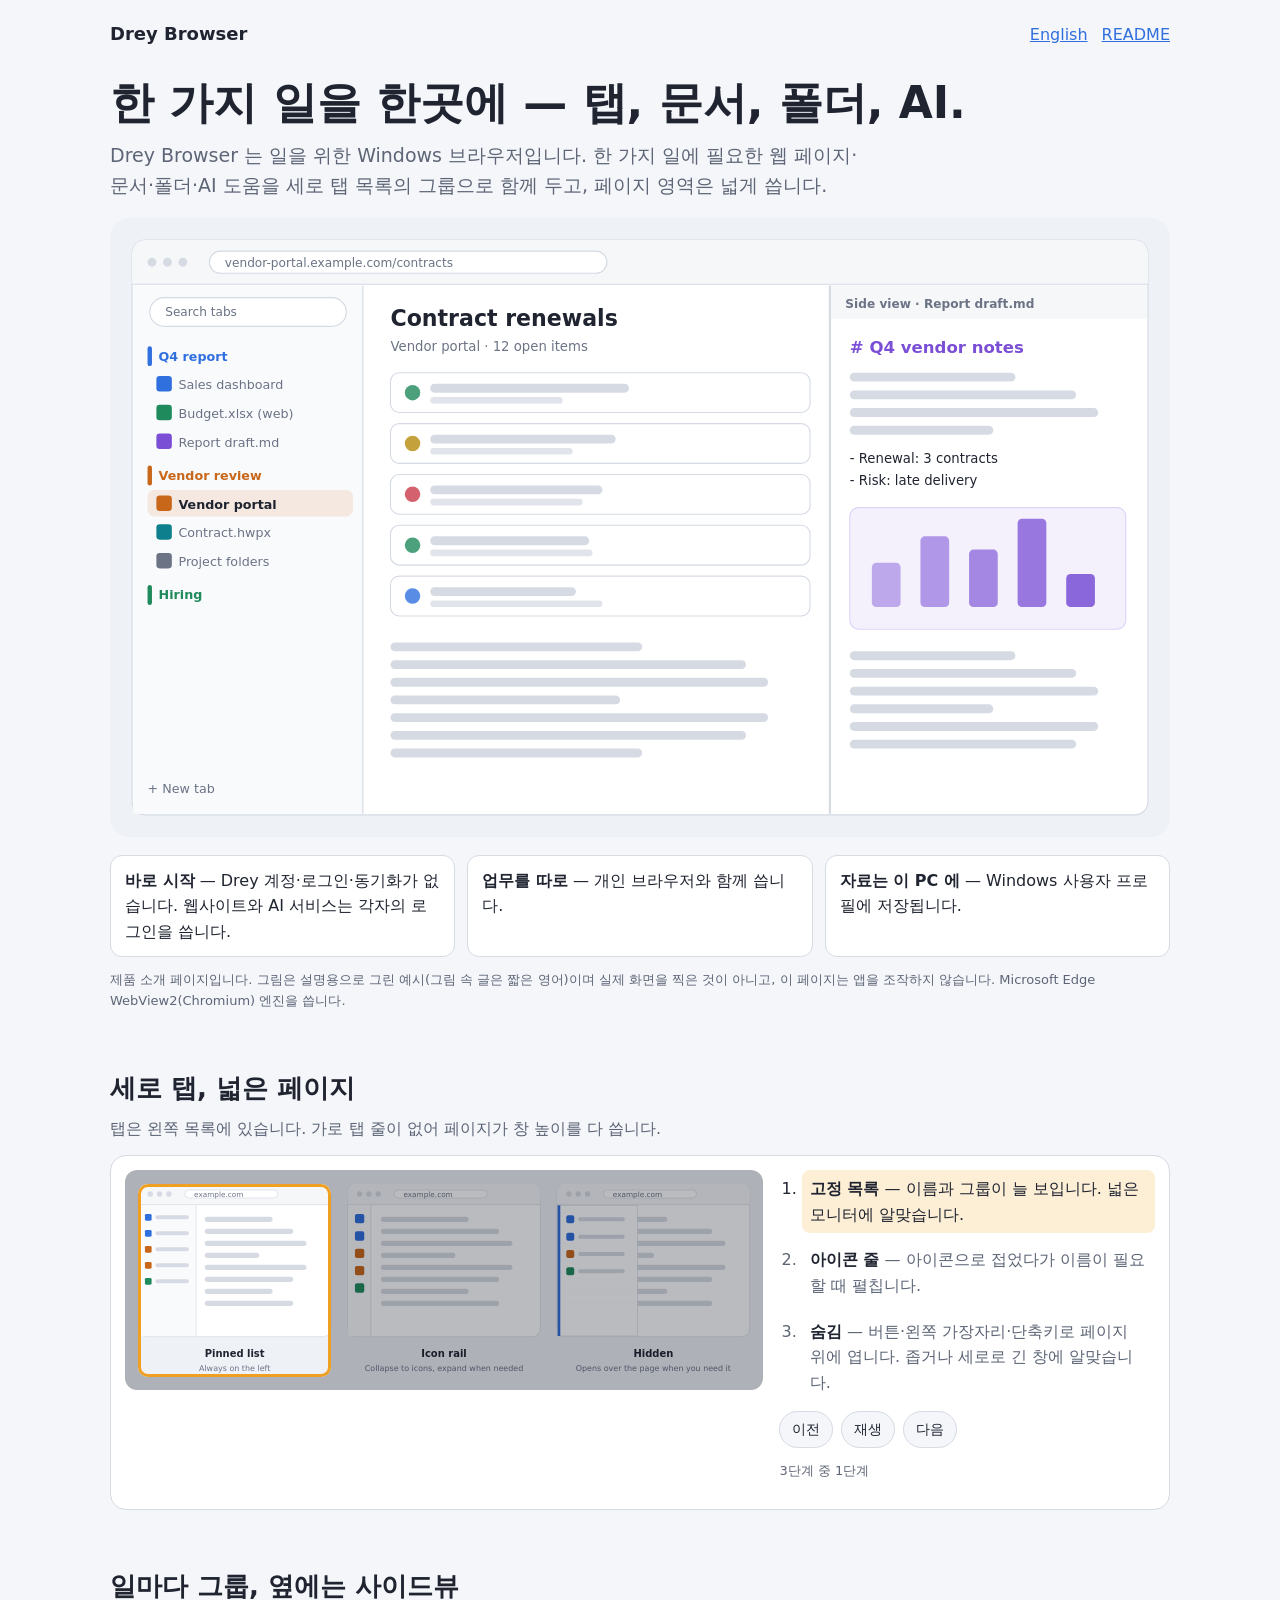
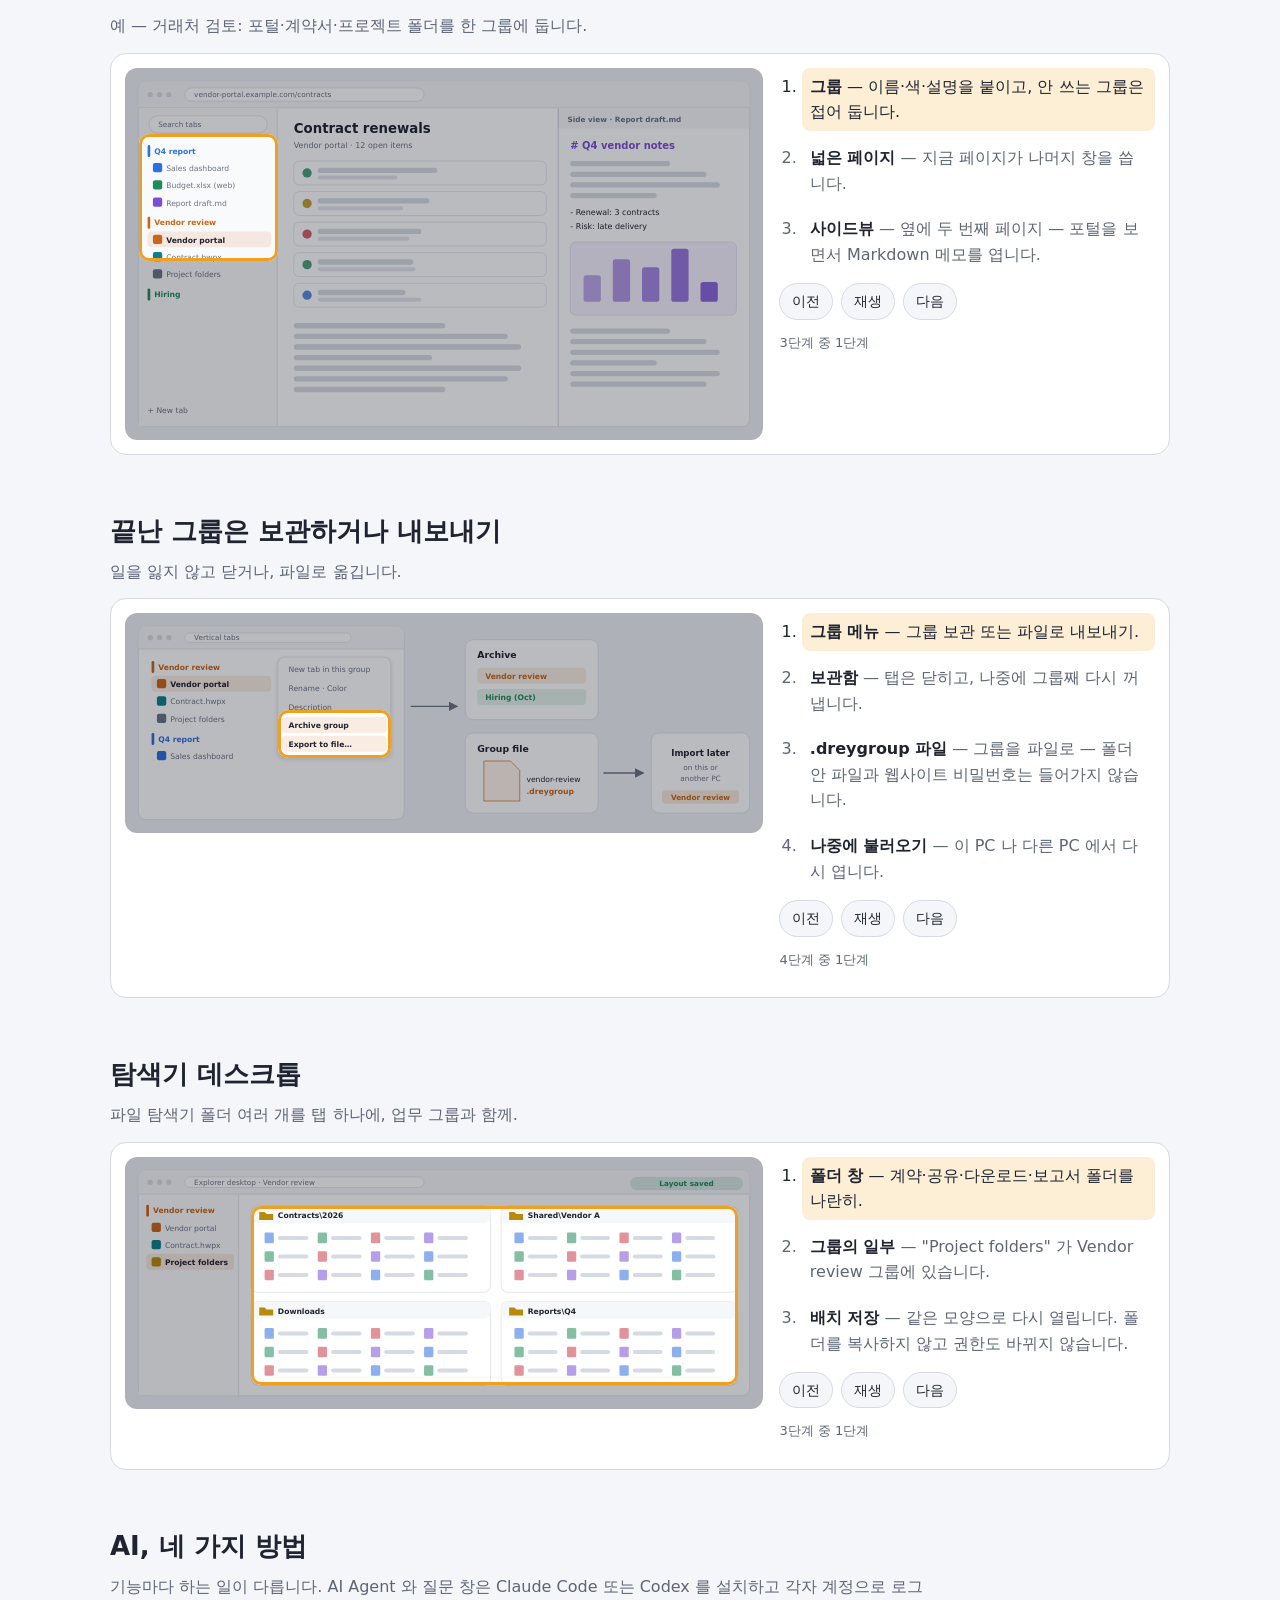
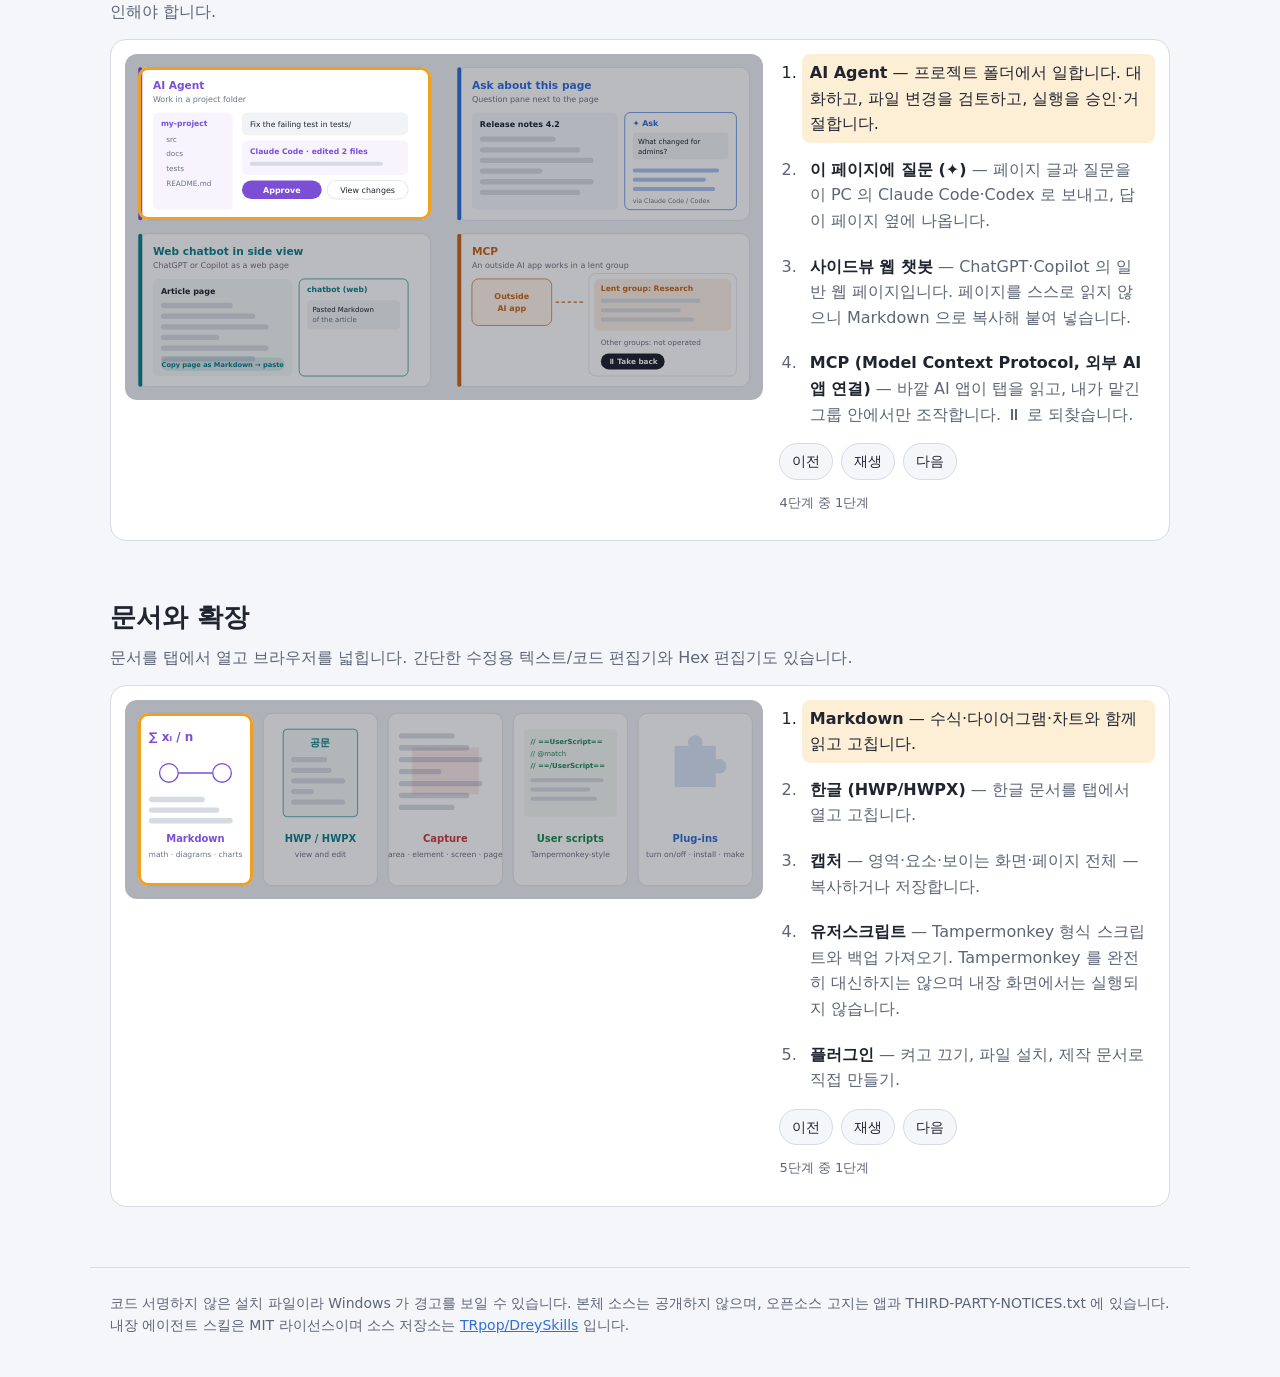
==== site/ko.html @ 15adc0f9 "Introduce Drey Browser 1.0.0 with bilingual guides, illustrations, terms and notices" ====
<!doctype html>
<html lang="ko" class="nojs">
<head>
<meta charset="utf-8">
<meta name="viewport" content="width=device-width, initial-scale=1">
<meta http-equiv="Content-Security-Policy" content="default-src 'none'; img-src 'self'; style-src 'self'; script-src 'self'">
<title>Drey Browser — 일을 위한 브라우저</title>
<link rel="stylesheet" href="site.css">
</head>
<body>
<a class="skip" href="#main">본문으로 건너뛰기</a>
<header class="top"><span class="brand">Drey Browser</span><nav><a href="index.html" lang="en">English</a><a href="../README.ko.md">README</a></nav></header>
<main id="main">
<section class="hero">
<h1>한 가지 일을 한곳에 — 탭, 문서, 폴더, AI.</h1>
<p class="lead">Drey Browser 는 일을 위한 Windows 브라우저입니다. 한 가지 일에 필요한 웹 페이지·문서·폴더·AI 도움을 세로 탭 목록의 그룹으로 함께 두고, 페이지 영역은 넓게 씁니다.</p>
<img src="../assets/hero.svg" width="960" height="560" alt="Drey Browser 창: 그룹으로 나뉜 세로 탭, 넓은 페이지, 사이드뷰의 메모" class="hero-img">
<ul class="points"><li><b>바로 시작</b> — Drey 계정·로그인·동기화가 없습니다. 웹사이트와 AI 서비스는 각자의 로그인을 씁니다.</li><li><b>업무를 따로</b> — 개인 브라우저와 함께 씁니다.</li><li><b>자료는 이 PC 에</b> — Windows 사용자 프로필에 저장됩니다.</li></ul>
<p class="note">제품 소개 페이지입니다. 그림은 설명용으로 그린 예시(그림 속 글은 짧은 영어)이며 실제 화면을 찍은 것이 아니고, 이 페이지는 앱을 조작하지 않습니다. Microsoft Edge WebView2(Chromium) 엔진을 씁니다.</p>
</section>
<section class="scene" id="tabs" aria-labelledby="tabs-h"><h2 id="tabs-h">세로 탭, 넓은 페이지</h2><p>탭은 왼쪽 목록에 있습니다. 가로 탭 줄이 없어 페이지가 창 높이를 다 씁니다.</p>
<div class="tour"><div class="stage"><img src="../assets/tab-layouts.svg" width="960" height="330" alt="세로 탭, 넓은 페이지"><div class="box" hidden></div></div><div>
<ol class="steps"><li data-box="2.1,6.1,30.2,87.9"><b>고정 목록</b> — 이름과 그룹이 늘 보입니다. 넓은 모니터에 알맞습니다.</li><li data-box="34.9,6.1,30.2,87.9"><b>아이콘 줄</b> — 아이콘으로 접었다가 이름이 필요할 때 펼칩니다.</li><li data-box="67.7,6.1,30.2,87.9"><b>숨김</b> — 버튼·왼쪽 가장자리·단축키로 페이지 위에 엽니다. 좁거나 세로로 긴 창에 알맞습니다.</li></ol>
<div class="controls" role="group" aria-label="둘러보기 조작"><button type="button">‹</button><button type="button" aria-pressed="false">▶</button><button type="button">›</button></div><p class="note status" aria-live="polite"></p></div></div></section>
<section class="scene" id="groups" aria-labelledby="groups-h"><h2 id="groups-h">일마다 그룹, 옆에는 사이드뷰</h2><p>예 — 거래처 검토: 포털·계약서·프로젝트 폴더를 한 그룹에 둡니다.</p>
<div class="tour"><div class="stage"><img src="../assets/hero.svg" width="960" height="560" alt="일마다 그룹, 옆에는 사이드뷰"><div class="box" hidden></div></div><div>
<ol class="steps"><li data-box="2.2,17.9,21.7,33.9"><b>그룹</b> — 이름·색·설명을 붙이고, 안 쓰는 그룹은 접어 둡니다.</li><li data-box="24.4,11.1,42.9,85.0"><b>넓은 페이지</b> — 지금 페이지가 나머지 창을 씁니다.</li><li data-box="68.0,10.9,29.8,85.4"><b>사이드뷰</b> — 옆에 두 번째 페이지 — 포털을 보면서 Markdown 메모를 엽니다.</li></ol>
<div class="controls" role="group" aria-label="둘러보기 조작"><button type="button">‹</button><button type="button" aria-pressed="false">▶</button><button type="button">›</button></div><p class="note status" aria-live="polite"></p></div></div></section>
<section class="scene" id="archive" aria-labelledby="archive-h"><h2 id="archive-h">끝난 그룹은 보관하거나 내보내기</h2><p>일을 잃지 않고 닫거나, 파일로 옮깁니다.</p>
<div class="tour"><div class="stage"><img src="../assets/groups.svg" width="960" height="330" alt="끝난 그룹은 보관하거나 내보내기"><div class="box" hidden></div></div><div>
<ol class="steps"><li data-box="24.0,43.9,17.7,21.8"><b>그룹 메뉴</b> — 그룹 보관 또는 파일로 내보내기.</li><li data-box="53.3,12.1,20.8,36.4"><b>보관함</b> — 탭은 닫히고, 나중에 그룹째 다시 꺼냅니다.</li><li data-box="53.3,54.5,20.8,36.4"><b>.dreygroup 파일</b> — 그룹을 파일로 — 폴더 안 파일과 웹사이트 비밀번호는 들어가지 않습니다.</li><li data-box="82.5,54.5,15.4,36.4"><b>나중에 불러오기</b> — 이 PC 나 다른 PC 에서 다시 엽니다.</li></ol>
<div class="controls" role="group" aria-label="둘러보기 조작"><button type="button">‹</button><button type="button" aria-pressed="false">▶</button><button type="button">›</button></div><p class="note status" aria-live="polite"></p></div></div></section>
<section class="scene" id="desk" aria-labelledby="desk-h"><h2 id="desk-h">탐색기 데스크톱</h2><p>파일 탐색기 폴더 여러 개를 탭 하나에, 업무 그룹과 함께.</p>
<div class="tour"><div class="stage"><img src="../assets/explorer-desktop.svg" width="960" height="380" alt="탐색기 데스크톱"><div class="box" hidden></div></div><div>
<ol class="steps"><li data-box="19.8,19.5,76.2,71.1"><b>폴더 창</b> — 계약·공유·다운로드·보고서 폴더를 나란히.</li><li data-box="2.5,36.8,15.0,7.9"><b>그룹의 일부</b> — &quot;Project folders&quot; 가 Vendor review 그룹에 있습니다.</li><li data-box="79.2,7.4,17.9,6.3"><b>배치 저장</b> — 같은 모양으로 다시 열립니다. 폴더를 복사하지 않고 권한도 바뀌지 않습니다.</li></ol>
<div class="controls" role="group" aria-label="둘러보기 조작"><button type="button">‹</button><button type="button" aria-pressed="false">▶</button><button type="button">›</button></div><p class="note status" aria-live="polite"></p></div></div></section>
<section class="scene" id="ai" aria-labelledby="ai-h"><h2 id="ai-h">AI, 네 가지 방법</h2><p>기능마다 하는 일이 다릅니다. AI Agent 와 질문 창은 Claude Code 또는 Codex 를 설치하고 각자 계정으로 로그인해야 합니다.</p>
<div class="tour"><div class="stage"><img src="../assets/ai.svg" width="960" height="520" alt="AI, 네 가지 방법"><div class="box" hidden></div></div><div>
<ol class="steps"><li data-box="2.1,3.8,45.8,44.2"><b>AI Agent</b> — 프로젝트 폴더에서 일합니다. 대화하고, 파일 변경을 검토하고, 실행을 승인·거절합니다.</li><li data-box="52.1,3.8,45.8,44.2"><b>이 페이지에 질문 (✦)</b> — 페이지 글과 질문을 이 PC 의 Claude Code·Codex 로 보내고, 답이 페이지 옆에 나옵니다.</li><li data-box="2.1,51.9,45.8,44.2"><b>사이드뷰 웹 챗봇</b> — ChatGPT·Copilot 의 일반 웹 페이지입니다. 페이지를 스스로 읽지 않으니 Markdown 으로 복사해 붙여 넣습니다.</li><li data-box="52.1,51.9,45.8,44.2"><b>MCP (Model Context Protocol, 외부 AI 앱 연결)</b> — 바깥 AI 앱이 탭을 읽고, 내가 맡긴 그룹 안에서만 조작합니다. ⏸ 로 되찾습니다.</li></ol>
<div class="controls" role="group" aria-label="둘러보기 조작"><button type="button">‹</button><button type="button" aria-pressed="false">▶</button><button type="button">›</button></div><p class="note status" aria-live="polite"></p></div></div></section>
<section class="scene" id="docs" aria-labelledby="docs-h"><h2 id="docs-h">문서와 확장</h2><p>문서를 탭에서 열고 브라우저를 넓힙니다. 간단한 수정용 텍스트/코드 편집기와 Hex 편집기도 있습니다.</p>
<div class="tour"><div class="stage"><img src="../assets/documents-extensions.svg" width="960" height="300" alt="문서와 확장"><div class="box" hidden></div></div><div>
<ol class="steps"><li data-box="2.1,6.7,17.9,86.7"><b>Markdown</b> — 수식·다이어그램·차트와 함께 읽고 고칩니다.</li><li data-box="21.7,6.7,17.9,86.7"><b>한글 (HWP/HWPX)</b> — 한글 문서를 탭에서 열고 고칩니다.</li><li data-box="41.2,6.7,17.9,86.7"><b>캡처</b> — 영역·요소·보이는 화면·페이지 전체 — 복사하거나 저장합니다.</li><li data-box="60.8,6.7,17.9,86.7"><b>유저스크립트</b> — Tampermonkey 형식 스크립트와 백업 가져오기. Tampermonkey 를 완전히 대신하지는 않으며 내장 화면에서는 실행되지 않습니다.</li><li data-box="80.4,6.7,17.9,86.7"><b>플러그인</b> — 켜고 끄기, 파일 설치, 제작 문서로 직접 만들기.</li></ol>
<div class="controls" role="group" aria-label="둘러보기 조작"><button type="button">‹</button><button type="button" aria-pressed="false">▶</button><button type="button">›</button></div><p class="note status" aria-live="polite"></p></div></div></section>
</main>
<footer>코드 서명하지 않은 설치 파일이라 Windows 가 경고를 보일 수 있습니다. 본체 소스는 공개하지 않으며, 오픈소스 고지는 앱과 THIRD-PARTY-NOTICES.txt 에 있습니다. 내장 에이전트 스킬은 MIT 라이선스이며 소스 저장소는 <a href="https://github.com/TRpop/DreySkills">TRpop/DreySkills</a> 입니다.</footer>
<script src="site.js"></script>
</body>
</html>
---- site/site.css ----
/* Drey Browser 소개 페이지 — 외부 글꼴·CDN 없음, 시스템 글꼴 */
:root { --bg: #f4f6fa; --card: #fff; --text: #1f2430; --muted: #5d6576; --line: #d5dae3; --accent: #2f6fde; --hl: #f0a020; }
@media (prefers-color-scheme: dark) { :root { --bg: #15181e; --card: #1e222a; --text: #e8ebf1; --muted: #a3aab8; --line: #343a46; --accent: #7aa7ff; } }
* { box-sizing: border-box; }
body { margin: 0; background: var(--bg); color: var(--text); font: 16px/1.6 "Segoe UI", system-ui, -apple-system, "Malgun Gothic", sans-serif; }
a { color: var(--accent); }
.skip { position: absolute; left: -999px; } .skip:focus { left: 12px; top: 12px; background: var(--card); padding: 6px 10px; z-index: 9; }
header.top { max-width: 1100px; margin: 0 auto; padding: 20px 20px 0; display: flex; gap: 16px; align-items: center; justify-content: space-between; flex-wrap: wrap; }
header.top .brand { font-weight: 700; font-size: 18px; }
header.top nav a { margin-left: 14px; }
main { max-width: 1100px; margin: 0 auto; padding: 0 20px 60px; }
.hero h1 { font-size: clamp(28px, 4vw, 44px); line-height: 1.2; margin: 28px 0 10px; }
.hero p.lead { font-size: 19px; color: var(--muted); max-width: 760px; margin: 0 0 18px; }
.note { font-size: 13px; color: var(--muted); }
.hero-img { display: block; width: 100%; height: auto; }
.points { display: grid; grid-template-columns: repeat(auto-fit, minmax(220px, 1fr)); gap: 12px; padding: 0; list-style: none; margin: 18px 0 8px; }
.points li { background: var(--card); border: 1px solid var(--line); border-radius: 12px; padding: 12px 14px; }
section.scene { margin-top: 56px; }
section.scene h2 { font-size: 26px; margin: 0 0 6px; }
section.scene > p { color: var(--muted); max-width: 820px; margin: 0 0 14px; }
.tour { background: var(--card); border: 1px solid var(--line); border-radius: 16px; padding: 14px; display: grid; grid-template-columns: minmax(0, 1.7fr) minmax(260px, 1fr); gap: 16px; }
@media (max-width: 820px) { .tour { grid-template-columns: 1fr; } }
.stage { position: relative; align-self: start; overflow: hidden; border-radius: 12px; } /* 강조 상자의 어둡게 하기(큰 그림자)를 그림 안으로 제한 */
.stage img { display: block; width: 100%; height: auto; border-radius: 12px; }
.stage .box { position: absolute; border: 3px solid var(--hl); border-radius: 10px; box-shadow: 0 0 0 9999px rgba(10, 14, 24, 0.28); transition: left .45s ease, top .45s ease, width .45s ease, height .45s ease; pointer-events: none; }
.stage .box[hidden] { display: none; }
.steps { margin: 0; padding: 0 0 0 1.4em; }
.steps li { margin: 0 0 8px; padding: 6px 8px; border-radius: 8px; color: var(--muted); }
.steps li.on { background: color-mix(in srgb, var(--hl) 18%, transparent); color: var(--text); }
.steps li b { color: var(--text); }
.controls { display: flex; gap: 8px; flex-wrap: wrap; margin-top: 10px; }
.controls button { font: inherit; font-size: 14px; padding: 6px 12px; border-radius: 999px; border: 1px solid var(--line); background: var(--bg); color: var(--text); cursor: pointer; }
.controls button:focus-visible, .steps li:focus-visible { outline: 3px solid var(--accent); outline-offset: 2px; }
table { border-collapse: collapse; width: 100%; margin: 14px 0; background: var(--card); border-radius: 12px; overflow: hidden; }
th, td { text-align: left; vertical-align: top; padding: 10px 12px; border-bottom: 1px solid var(--line); font-size: 15px; }
th { font-size: 14px; color: var(--muted); }
footer { max-width: 1100px; margin: 0 auto; padding: 24px 20px 40px; color: var(--muted); font-size: 14px; border-top: 1px solid var(--line); }
.nojs .controls { display: none; }
@media (prefers-reduced-motion: reduce) { .stage .box { transition: none; } }
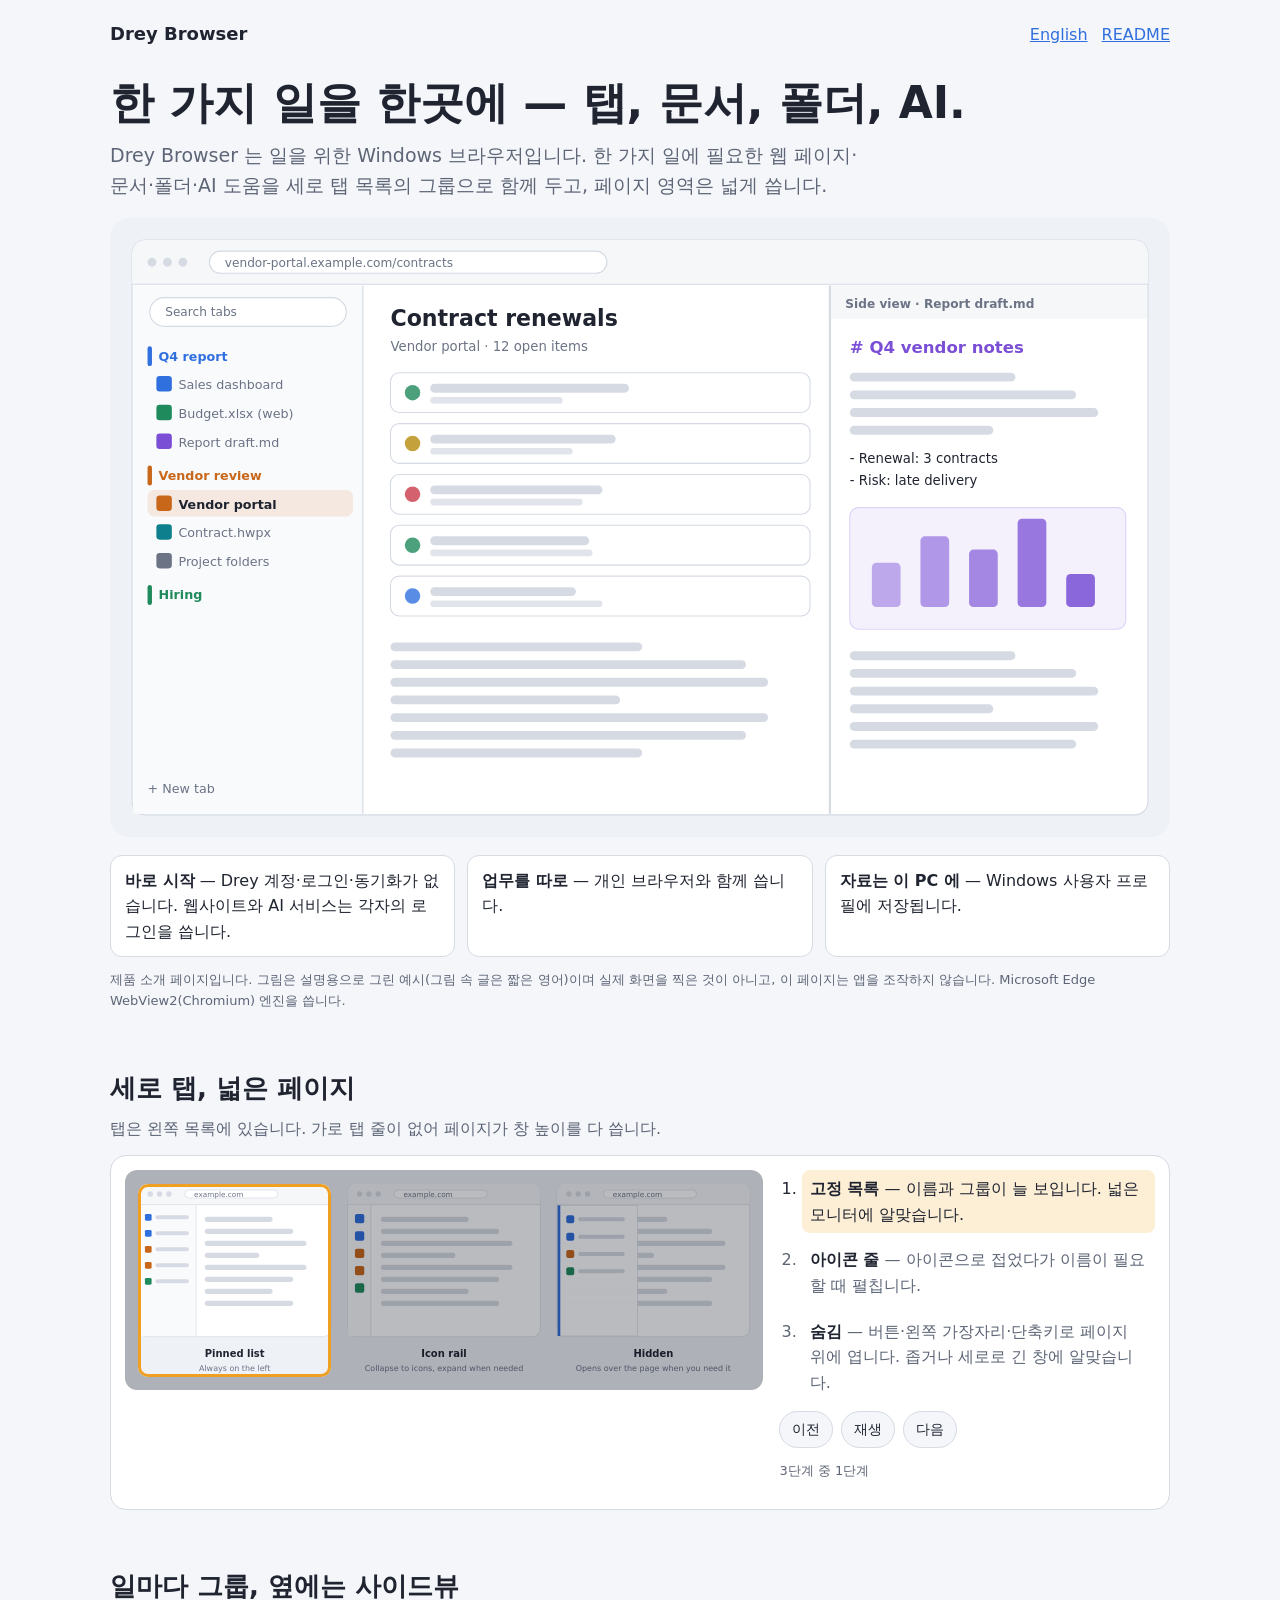
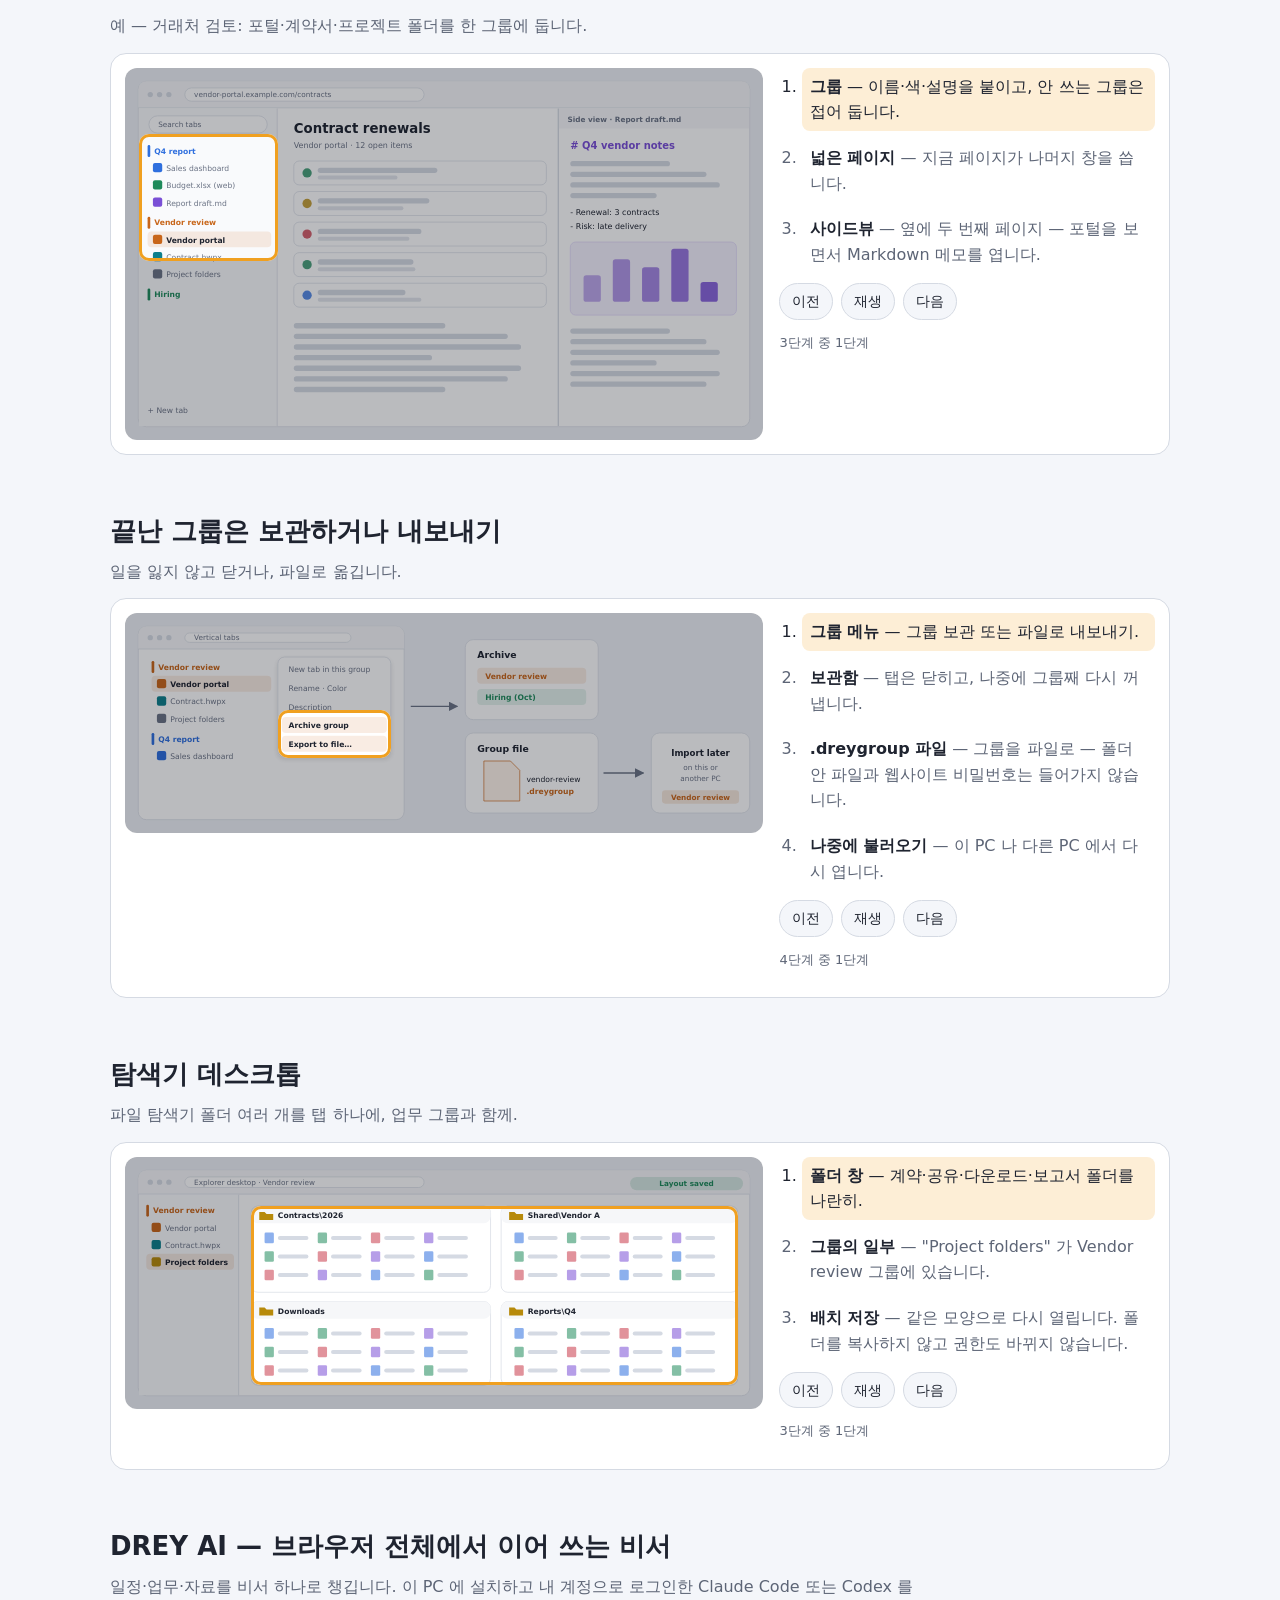
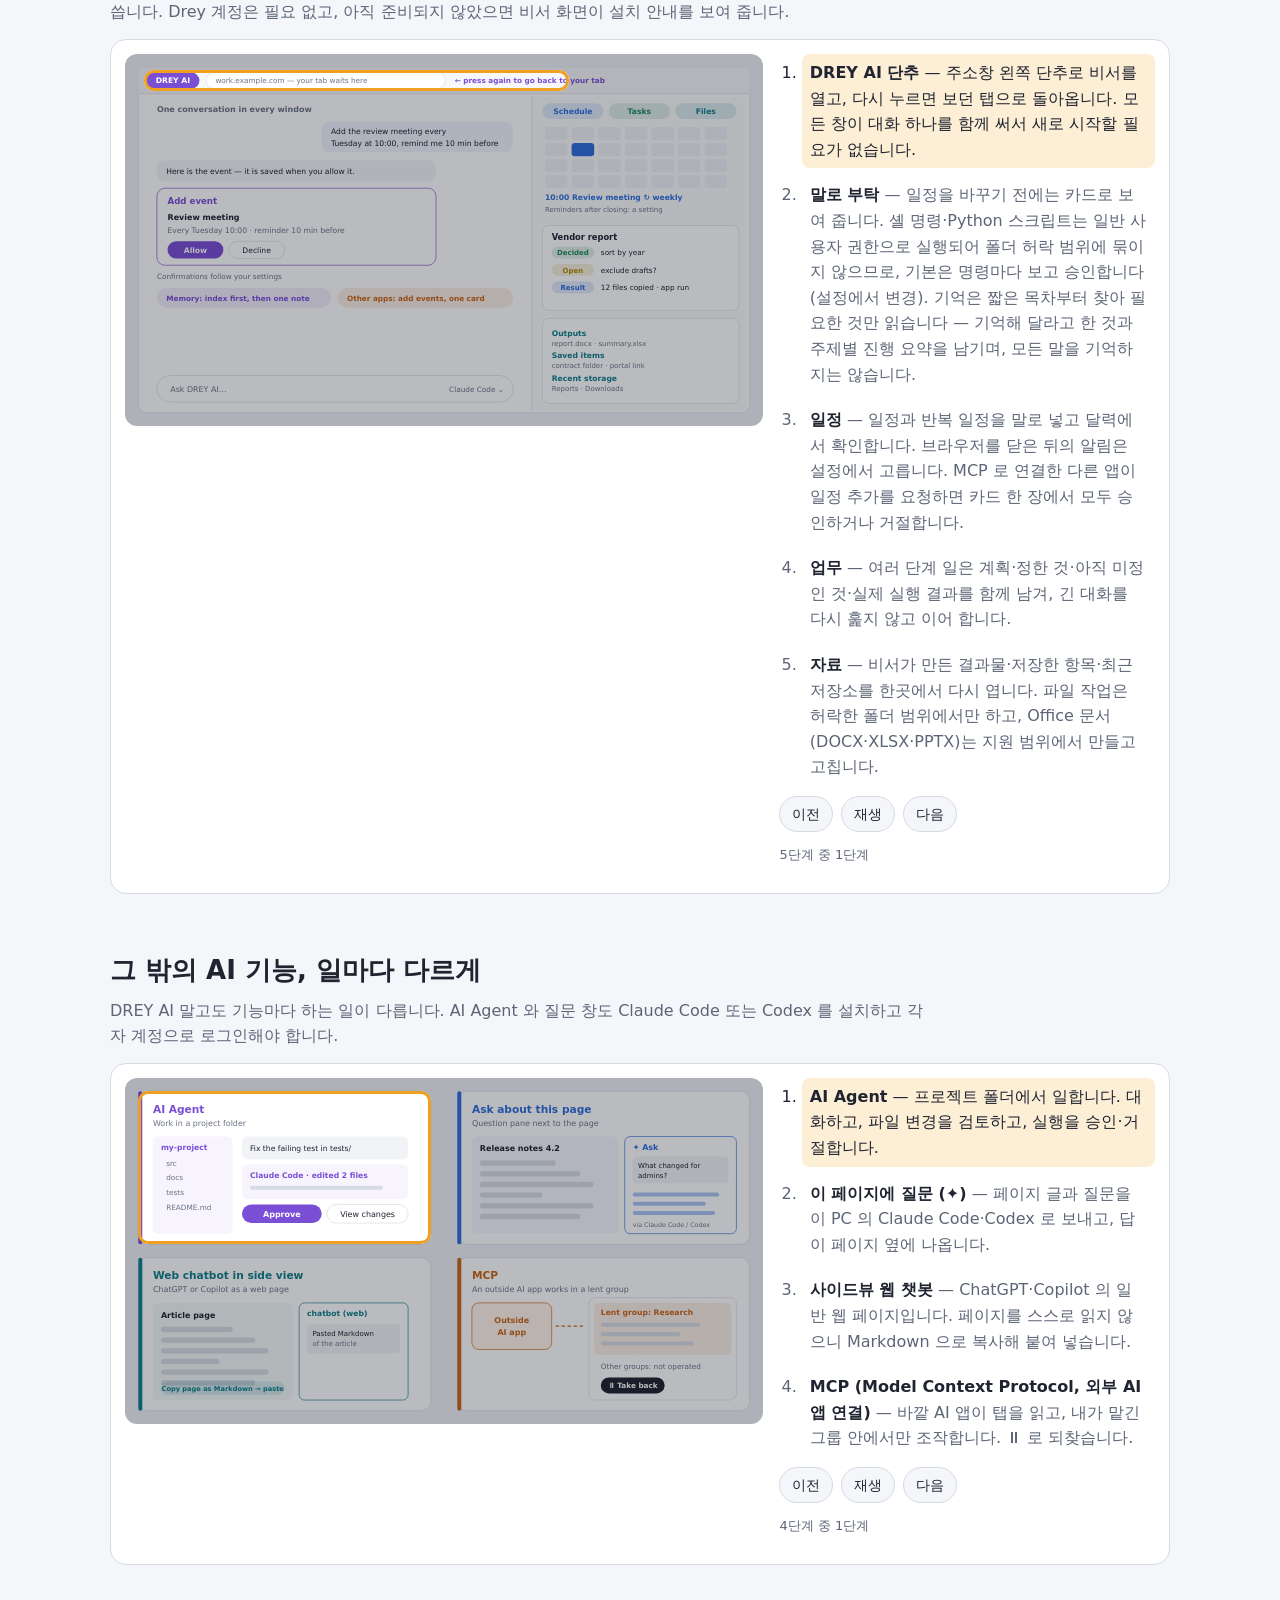
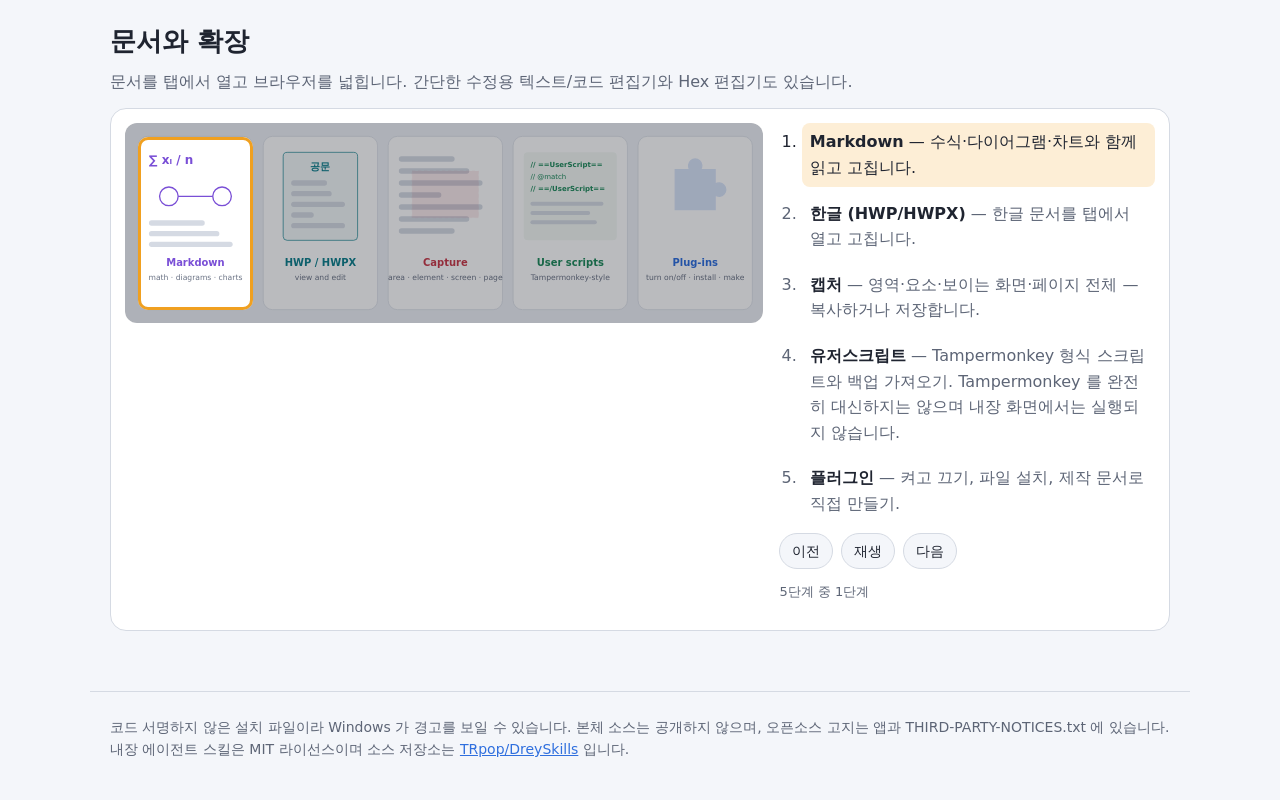
==== commit d01740a1: "Release 1.1.0 notes and checksums: DREY AI assistant, AI Agent improvements, terms agreement on firs" ====
--- a/site/ko.html
+++ b/site/ko.html
@@ -34,8 +34,12 @@
 <div class="tour"><div class="stage"><img src="../assets/explorer-desktop.svg" width="960" height="380" alt="탐색기 데스크톱"><div class="box" hidden></div></div><div>
 <ol class="steps"><li data-box="19.8,19.5,76.2,71.1"><b>폴더 창</b> — 계약·공유·다운로드·보고서 폴더를 나란히.</li><li data-box="2.5,36.8,15.0,7.9"><b>그룹의 일부</b> — &quot;Project folders&quot; 가 Vendor review 그룹에 있습니다.</li><li data-box="79.2,7.4,17.9,6.3"><b>배치 저장</b> — 같은 모양으로 다시 열립니다. 폴더를 복사하지 않고 권한도 바뀌지 않습니다.</li></ol>
 <div class="controls" role="group" aria-label="둘러보기 조작"><button type="button">‹</button><button type="button" aria-pressed="false">▶</button><button type="button">›</button></div><p class="note status" aria-live="polite"></p></div></div></section>
-<section class="scene" id="ai" aria-labelledby="ai-h"><h2 id="ai-h">AI, 네 가지 방법</h2><p>기능마다 하는 일이 다릅니다. AI Agent 와 질문 창은 Claude Code 또는 Codex 를 설치하고 각자 계정으로 로그인해야 합니다.</p>
-<div class="tour"><div class="stage"><img src="../assets/ai.svg" width="960" height="520" alt="AI, 네 가지 방법"><div class="box" hidden></div></div><div>
+<section class="scene" id="drey-ai" aria-labelledby="drey-ai-h"><h2 id="drey-ai-h">DREY AI — 브라우저 전체에서 이어 쓰는 비서</h2><p>일정·업무·자료를 비서 하나로 챙깁니다. 이 PC 에 설치하고 내 계정으로 로그인한 Claude Code 또는 Codex 를 씁니다. Drey 계정은 필요 없고, 아직 준비되지 않았으면 비서 화면이 설치 안내를 보여 줍니다.</p>
+<div class="tour"><div class="stage"><img src="../assets/drey-ai.svg" width="960" height="560" alt="DREY AI — 브라우저 전체에서 이어 쓰는 비서"><div class="box" hidden></div></div><div>
+<ol class="steps"><li data-box="2.9,4.3,66.7,5.7"><b>DREY AI 단추</b> — 주소창 왼쪽 단추로 비서를 열고, 다시 누르면 보던 탭으로 돌아옵니다. 모든 창이 대화 하나를 함께 써서 새로 시작할 필요가 없습니다.</li><li data-box="4.6,17.1,56.9,52.1"><b>말로 부탁</b> — 일정을 바꾸기 전에는 카드로 보여 줍니다. 셸 명령·Python 스크립트는 일반 사용자 권한으로 실행되어 폴더 허락 범위에 묶이지 않으므로, 기본은 명령마다 보고 승인합니다(설정에서 변경). 기억은 짧은 목차부터 찾아 필요한 것만 읽습니다 — 기억해 달라고 한 것과 주제별 진행 요약을 남기며, 모든 말을 기억하지는 않습니다.</li><li data-box="64.6,12.1,32.5,32.1"><b>일정</b> — 일정과 반복 일정을 말로 넣고 달력에서 확인합니다. 브라우저를 닫은 뒤의 알림은 설정에서 고릅니다. MCP 로 연결한 다른 앱이 일정 추가를 요청하면 카드 한 장에서 모두 승인하거나 거절합니다.</li><li data-box="65.0,45.4,31.7,24.3"><b>업무</b> — 여러 단계 일은 계획·정한 것·아직 미정인 것·실제 실행 결과를 함께 남겨, 긴 대화를 다시 훑지 않고 이어 합니다.</li><li data-box="65.0,70.4,31.7,24.3"><b>자료</b> — 비서가 만든 결과물·저장한 항목·최근 저장소를 한곳에서 다시 엽니다. 파일 작업은 허락한 폴더 범위에서만 하고, Office 문서(DOCX·XLSX·PPTX)는 지원 범위에서 만들고 고칩니다.</li></ol>
+<div class="controls" role="group" aria-label="둘러보기 조작"><button type="button">‹</button><button type="button" aria-pressed="false">▶</button><button type="button">›</button></div><p class="note status" aria-live="polite"></p></div></div></section>
+<section class="scene" id="ai" aria-labelledby="ai-h"><h2 id="ai-h">그 밖의 AI 기능, 일마다 다르게</h2><p>DREY AI 말고도 기능마다 하는 일이 다릅니다. AI Agent 와 질문 창도 Claude Code 또는 Codex 를 설치하고 각자 계정으로 로그인해야 합니다.</p>
+<div class="tour"><div class="stage"><img src="../assets/ai.svg" width="960" height="520" alt="그 밖의 AI 기능, 일마다 다르게"><div class="box" hidden></div></div><div>
 <ol class="steps"><li data-box="2.1,3.8,45.8,44.2"><b>AI Agent</b> — 프로젝트 폴더에서 일합니다. 대화하고, 파일 변경을 검토하고, 실행을 승인·거절합니다.</li><li data-box="52.1,3.8,45.8,44.2"><b>이 페이지에 질문 (✦)</b> — 페이지 글과 질문을 이 PC 의 Claude Code·Codex 로 보내고, 답이 페이지 옆에 나옵니다.</li><li data-box="2.1,51.9,45.8,44.2"><b>사이드뷰 웹 챗봇</b> — ChatGPT·Copilot 의 일반 웹 페이지입니다. 페이지를 스스로 읽지 않으니 Markdown 으로 복사해 붙여 넣습니다.</li><li data-box="52.1,51.9,45.8,44.2"><b>MCP (Model Context Protocol, 외부 AI 앱 연결)</b> — 바깥 AI 앱이 탭을 읽고, 내가 맡긴 그룹 안에서만 조작합니다. ⏸ 로 되찾습니다.</li></ol>
 <div class="controls" role="group" aria-label="둘러보기 조작"><button type="button">‹</button><button type="button" aria-pressed="false">▶</button><button type="button">›</button></div><p class="note status" aria-live="polite"></p></div></div></section>
 <section class="scene" id="docs" aria-labelledby="docs-h"><h2 id="docs-h">문서와 확장</h2><p>문서를 탭에서 열고 브라우저를 넓힙니다. 간단한 수정용 텍스트/코드 편집기와 Hex 편집기도 있습니다.</p>
